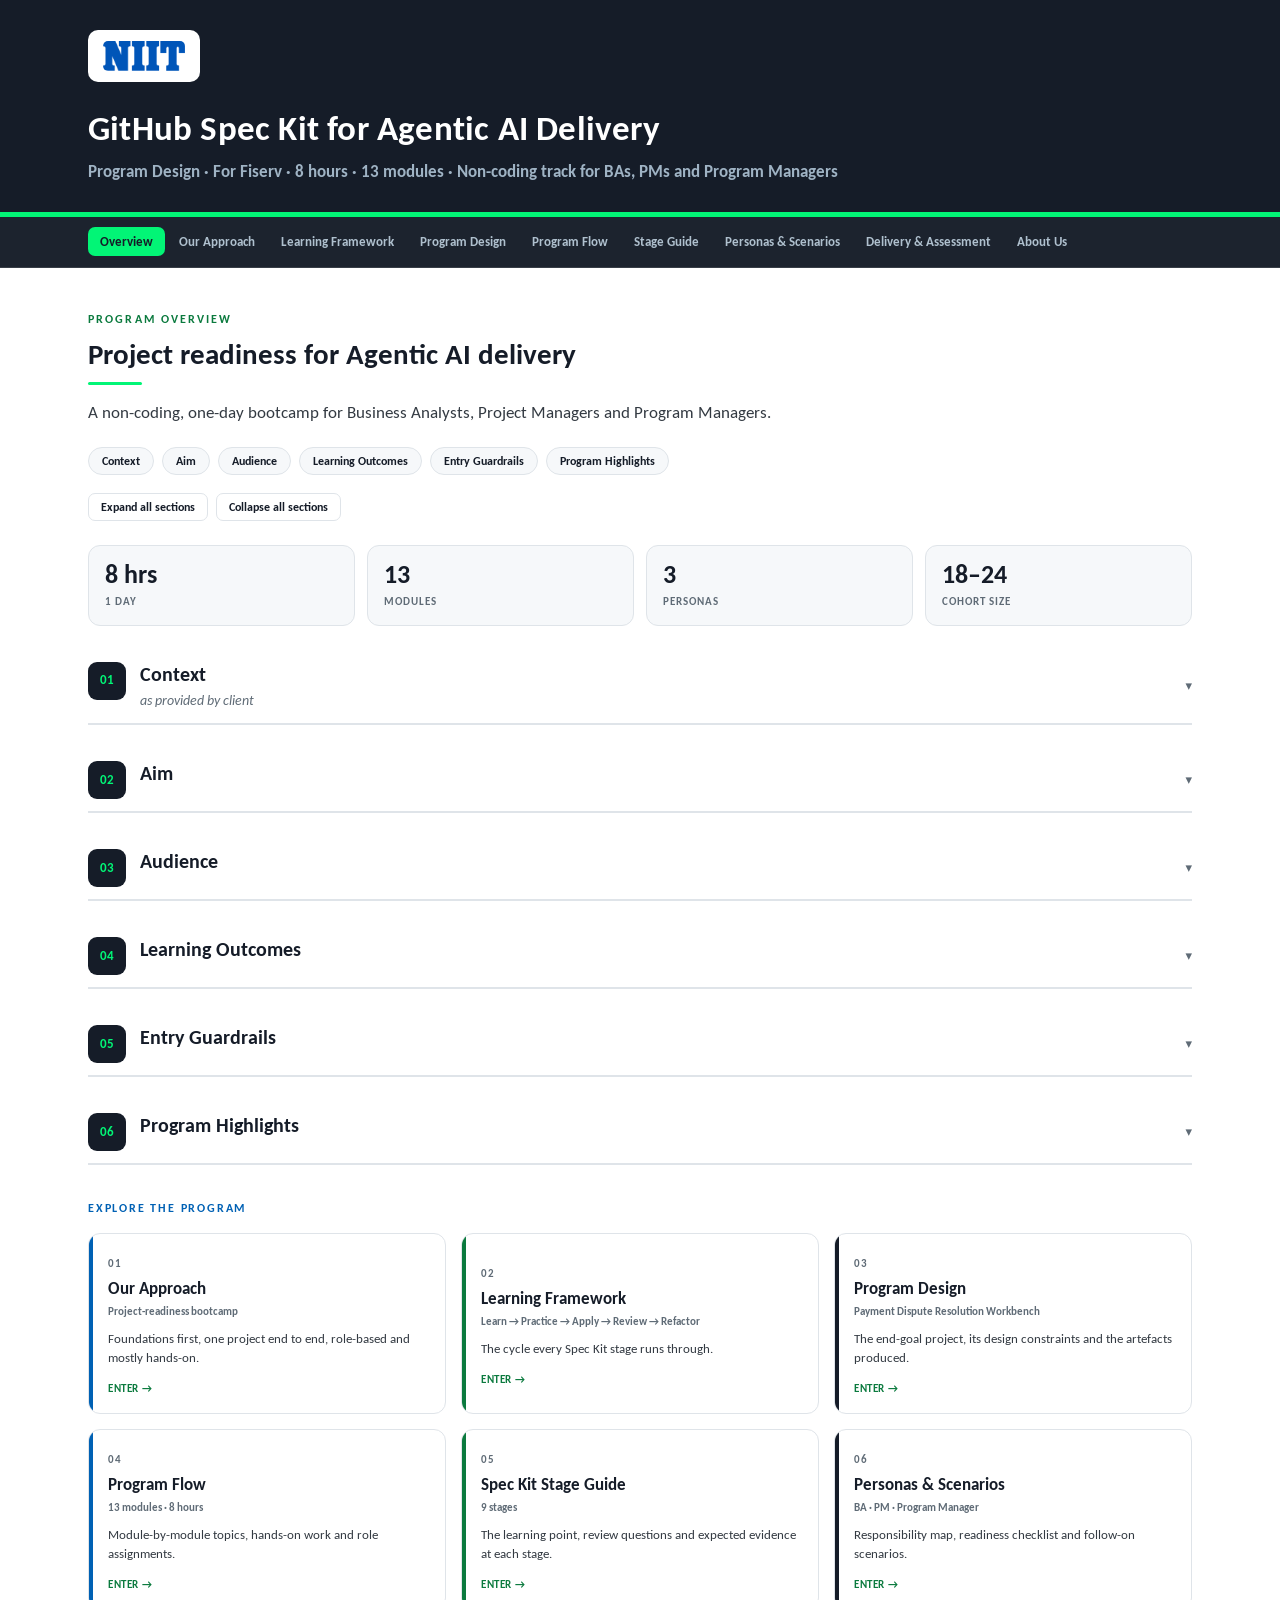
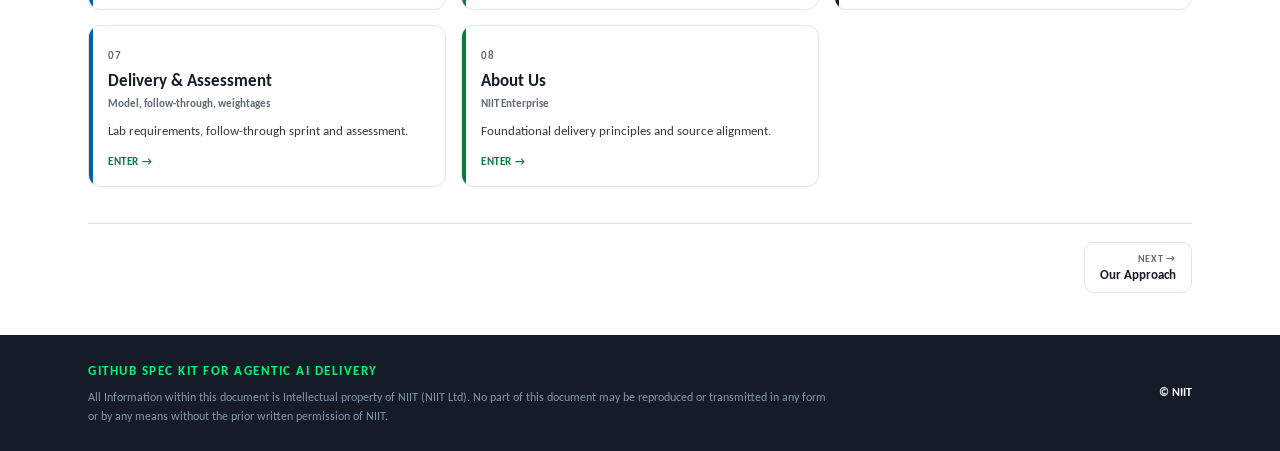
==== fiserv/index.html @ d5c61939 "Add files via upload" ====
<!DOCTYPE html>
<html lang="en">
<head>
<meta charset="UTF-8">
<meta name="viewport" content="width=device-width, initial-scale=1.0">
<title>GitHub Spec Kit for Agentic AI Delivery</title>
<style>
@font-face{font-family:'Carlito';font-style:normal;font-weight:400;font-display:swap;src:url([data-uri]) format('woff2')}
@font-face{font-family:'Carlito';font-style:normal;font-weight:700;font-display:swap;src:url([data-uri]) format('woff2')}
@font-face{font-family:'Carlito';font-style:italic;font-weight:400;font-display:swap;src:url([data-uri]) format('woff2')}

:root{
 --navy:#151C28; --navy-2:#26344A; --navy-3:#3C4E6B;
 --green:#02F576;          /* brand green — dark surfaces only */
 --green-t:#0B7A3E;        /* text green on white — 5.4:1 */
 --green-soft:#E8FBF0;
 --blue:#0061B4;           /* NIIT blue — 6.2:1 */
 --blue-soft:#E8F1FA;
 --ink:#15181C; --ink-2:#333A42; --muted:#5F6B76; --line:#DFE4E9; --line-2:#EFF2F5;
 --bg:#FFFFFF; --surface:#F6F8FA; --surface-2:#EAEFF4;
 --maxw:1160px;
}
*,*::before,*::after{box-sizing:border-box}
body{margin:0;background:var(--bg);color:var(--ink);
 font-family:'Carlito','Calibri','Segoe UI',system-ui,-apple-system,'Helvetica Neue',Arial,sans-serif;
 font-size:16px;line-height:1.6;-webkit-font-smoothing:antialiased}
.wrap{max-width:var(--maxw);margin:0 auto;padding:0 28px}
p{margin:0 0 12px} a{color:var(--green-t)}
h1,h2,h3,h4,h5,h6{margin:0}
.u{display:block;width:54px;height:3px;background:var(--green);border-radius:2px;margin-top:10px}

/* Masthead */
.mast{background:var(--navy);color:#fff;padding:30px 0 28px;border-bottom:5px solid var(--green)}
.mast-top{display:flex;justify-content:space-between;align-items:center;gap:18px;flex-wrap:wrap}
.logo-panel{background:#fff;border-radius:10px;display:inline-flex;align-items:center;justify-content:center;padding:11px 15px}
.logo-panel img{height:34px;width:auto;max-width:100%;display:block;border-radius:5px}
.mast h1{margin:26px 0 0;font-size:clamp(23px,3.3vw,35px);font-weight:800;letter-spacing:.2px;line-height:1.16}
.mast .sub{margin-top:9px;font-size:clamp(14px,1.6vw,16.5px);color:#9FB3C4;font-weight:600}

/* Nav */
.nav{position:sticky;top:0;z-index:60;background:rgba(21,28,40,.97);backdrop-filter:blur(8px);border-bottom:1px solid rgba(255,255,255,.12)}
.nav .wrap{display:flex;align-items:center;gap:2px;height:50px;overflow-x:auto;scrollbar-width:none}
.nav .wrap::-webkit-scrollbar{display:none}
.seg{font-family:inherit;font-size:12.5px;font-weight:600;color:#AFC0CE;background:none;border:none;padding:7px 12px;border-radius:7px;white-space:nowrap;cursor:pointer;transition:.15s}
.seg:hover{color:#fff;background:rgba(255,255,255,.09)}
.seg.on{color:var(--navy);background:var(--green);font-weight:800}

/* Views */
.view{display:none}
.view.active{display:block;animation:vin .28s ease}
@keyframes vin{from{opacity:0;transform:translateY(9px)}to{opacity:1;transform:none}}
section.view{padding:42px 0}
.backhome{display:inline-flex;align-items:center;gap:7px;font-size:12px;font-weight:700;color:var(--green-t);background:none;border:none;cursor:pointer;font-family:inherit;padding:0;margin-bottom:14px}
.backhome:hover{text-decoration:underline}
.kicker{font-size:12px;letter-spacing:2.1px;text-transform:uppercase;color:var(--green-t);font-weight:800;margin-bottom:8px}
h2.vh{font-size:clamp(22px,2.8vw,29px);line-height:1.2;color:var(--navy);font-weight:800}
.sec-intro{max-width:900px;color:var(--ink-2);font-size:16.5px;margin-top:14px}

/* chips */
.chipbar{display:flex;gap:8px;flex-wrap:wrap;margin:22px 0 4px}
.chip{font-family:inherit;font-size:12px;font-weight:600;color:var(--navy);background:var(--surface);border:1px solid var(--line);border-radius:100px;padding:6px 13px;cursor:pointer;transition:.15s}
.chip:hover{border-color:var(--blue);background:var(--surface-2)}

/* numbered block */
.sec{margin-top:36px;scroll-margin-top:64px}
summary.sec-head{display:flex;align-items:flex-start;gap:14px;padding-bottom:12px;border-bottom:2px solid var(--line);cursor:pointer;list-style:none;transition:.15s}
summary.sec-head::-webkit-details-marker{display:none}
summary.sec-head:hover{border-bottom-color:var(--green-t)}
summary.sec-head:hover .sec-tt h3{color:var(--green-t)}
summary.sec-head::after{content:"▾";margin-left:auto;align-self:center;color:var(--muted);font-size:13px;transition:transform .2s;flex:0 0 auto;padding-left:10px}
details.sec[open]>summary.sec-head::after{transform:rotate(180deg)}
.sec-num{flex:0 0 auto;width:38px;height:38px;border-radius:9px;background:var(--navy);color:var(--green);font-weight:800;font-size:13px;display:flex;align-items:center;justify-content:center;letter-spacing:.4px}
.sec-tt h3{font-size:20px;color:var(--navy);font-weight:800;line-height:1.2;transition:.15s}
.sec-tt .dek{font-size:13.5px;color:var(--muted);margin-top:4px;font-style:italic}
.sec-body{padding-top:16px}
.sec-body p{font-size:15.5px;color:var(--ink-2)}
h4.blk{font-size:16px;color:var(--navy);font-weight:700;margin:22px 0 8px}

/* expand / collapse all */
.xtools{display:flex;gap:8px;margin:18px 0 0}
.xbtn{font-family:inherit;font-size:11.5px;font-weight:700;color:var(--navy);background:#fff;border:1px solid var(--line);border-radius:7px;padding:6px 12px;cursor:pointer;transition:.15s}
.xbtn:hover{border-color:var(--green-t);color:var(--green-t);background:var(--green-soft)}

/* callouts */
.summary{background:var(--blue-soft);border-left:4px solid var(--blue);border-radius:0 10px 10px 0;padding:14px 18px;margin:16px 0;font-size:15px;color:var(--ink-2)}
.summary b{color:var(--navy)}
.callout{background:var(--green-soft);border-left:4px solid var(--green-t);border-radius:0 10px 10px 0;padding:14px 18px;margin:16px 0;font-size:14.5px;color:var(--ink-2)}
.callout b{color:var(--navy)}

/* tables */
.mtable{border:1px solid var(--line);border-radius:11px;overflow:hidden;margin:14px 0}
.tbl-scroll{overflow-x:auto}
table.grid{border-collapse:collapse;width:100%;font-size:13.8px;min-width:600px}
table.grid th,table.grid td{text-align:left;padding:11px 14px;vertical-align:top;border-top:1px solid var(--line)}
table.grid thead th{background:var(--navy);color:#fff;font-size:11px;letter-spacing:.6px;text-transform:uppercase;font-weight:700;border-top:none}
table.grid tbody tr:nth-child(even){background:var(--surface)}
table.grid td.num,table.grid th.num{text-align:center;white-space:nowrap}
.cell-strong{font-weight:700;color:var(--navy)}
.cap{font-size:12.5px;color:var(--muted);margin:8px 0 0}
tr.total-row td{background:var(--navy)!important;color:#fff!important;font-weight:700}
tr.total-row td .g{color:var(--green)}

/* lists */
ul.clean{list-style:none;margin:0;padding:0}
ul.clean li{position:relative;padding:6px 0 6px 22px;font-size:15px;color:var(--ink-2)}
ul.clean li::before{content:"";position:absolute;left:2px;top:14px;width:7px;height:7px;border-radius:2px;background:var(--green-t);transform:rotate(45deg)}
ul.clean.b li::before{background:var(--blue)}

/* pills */
.pill{display:inline-block;font-size:10.5px;font-weight:800;padding:3px 9px;border-radius:100px;letter-spacing:.4px;text-transform:uppercase;white-space:nowrap}
.pill.impart{background:var(--navy);color:var(--green)}
.pill.immerse{background:var(--blue);color:#fff}
.pill.introspect{background:var(--green-t);color:#fff}
.pill.tag{background:var(--surface-2);color:var(--navy-2)}

/* stage band + sessions (three-level disclosure) */
.stage{margin-top:26px;border:1px solid var(--line);border-radius:12px;overflow:hidden}
.stage-band{background:var(--navy);color:#fff;padding:15px 18px;display:flex;align-items:center;gap:14px;flex-wrap:wrap}
.stage-band .st-n{font-size:15.5px;font-weight:800;letter-spacing:.3px}
.stage-band .st-w{font-size:12px;color:#9FB3C4;font-weight:600}
.stage-band .st-m{margin-left:auto;display:flex;gap:8px;flex-wrap:wrap}
.stage-band .st-m span{font-size:11px;font-weight:800;background:var(--green);color:var(--navy);border-radius:6px;padding:4px 9px}
.stage-purpose{padding:12px 18px;background:var(--surface);border-bottom:1px solid var(--line);font-size:13.8px;color:var(--ink-2)}
details.sess{border-top:1px solid var(--line-2);background:#fff}
details.sess:first-of-type{border-top:none}
details.sess>summary{cursor:pointer;list-style:none;padding:13px 18px;display:flex;align-items:flex-start;gap:12px}
details.sess>summary::-webkit-details-marker{display:none}
details.sess>summary:hover{background:var(--surface)}
.s-no{flex:0 0 auto;width:26px;height:26px;border-radius:7px;background:var(--surface-2);color:var(--navy);font-weight:800;font-size:12px;display:flex;align-items:center;justify-content:center;margin-top:1px}
.s-mid{flex:1;min-width:0}
.s-ttl{font-size:14.8px;font-weight:700;color:var(--navy);line-height:1.3}
.s-meta{display:flex;gap:7px;flex-wrap:wrap;margin-top:6px;align-items:center}
.s-ca{font-size:11.5px;color:var(--muted);font-weight:600}
.s-right{flex:0 0 auto;display:flex;align-items:center;gap:10px;margin-top:1px}
.s-hrs{font-size:12px;font-weight:800;color:var(--navy);background:var(--green-soft);border:1px solid #BFEFD4;border-radius:6px;padding:3px 9px;white-space:nowrap}
.s-chev{color:var(--muted);font-size:12px;transition:.2s}
details.sess[open] .s-chev{transform:rotate(180deg)}
.s-body{padding:4px 18px 18px 56px;border-top:1px dashed var(--line)}
.s-grid{display:grid;grid-template-columns:150px 1fr;gap:10px 16px;margin-top:12px}
.s-k{font-size:10.5px;letter-spacing:.8px;text-transform:uppercase;font-weight:800;color:var(--blue);padding-top:3px}
.s-v{font-size:13.8px;color:var(--ink-2);line-height:1.55}
.s-v ol{margin:0;padding-left:18px}.s-v ol li{margin-bottom:3px}
@media(max-width:700px){.s-grid{grid-template-columns:1fr;gap:3px 0}.s-k{padding-top:9px}.s-body{padding-left:18px}}
.stage-total{padding:12px 18px;background:var(--surface-2);font-size:13px;font-weight:700;color:var(--navy);display:flex;justify-content:space-between;flex-wrap:wrap;gap:8px}

/* collapsible */
details.collap{border:1px solid var(--line);border-radius:10px;margin:12px 0;background:#fff;overflow:hidden}
details.collap>summary{cursor:pointer;list-style:none;padding:12px 16px;font-weight:700;font-size:13.8px;display:flex;align-items:center;gap:11px;color:var(--navy);background:var(--surface)}
details.collap>summary::-webkit-details-marker{display:none}
details.collap>summary .chev{margin-left:auto;color:var(--muted);font-size:12px;transition:.2s}
details.collap[open]>summary .chev{transform:rotate(180deg)}
details.collap>summary .tagi{font-size:9.5px;font-weight:800;letter-spacing:.7px;color:#fff;background:var(--blue);border-radius:5px;padding:3px 8px;text-transform:uppercase}
details.collap .body{padding:8px 16px 16px}

/* hub */
.hub-lead{margin-top:34px;font-size:12px;letter-spacing:1.8px;text-transform:uppercase;color:var(--blue);font-weight:800}
.hub{display:grid;grid-template-columns:repeat(3,1fr);gap:15px;margin-top:15px}
@media(max-width:860px){.hub{grid-template-columns:1fr 1fr}}
@media(max-width:540px){.hub{grid-template-columns:1fr}}
.hubcard{position:relative;text-align:left;font-family:inherit;background:#fff;border:1px solid var(--line);border-radius:12px;padding:20px 19px 17px;cursor:pointer;transition:.16s;overflow:hidden}
.hubcard::before{content:"";position:absolute;left:0;top:0;bottom:0;width:4px;background:var(--navy)}
.hubcard.g::before{background:var(--green-t)}
.hubcard.b::before{background:var(--blue)}
.hubcard:hover{border-color:var(--blue);box-shadow:0 12px 28px rgba(21,28,40,.13);transform:translateY(-3px)}
.hubcard .hn{font-size:11px;font-weight:800;color:var(--muted);letter-spacing:1.2px}
.hubcard h3{font-size:16.5px;color:var(--navy);margin:7px 0 6px;line-height:1.25}
.hubcard p{font-size:12.8px;color:var(--ink-2);margin:0 0 12px;line-height:1.5}
.hubcard .hsec{font-size:11px;color:var(--muted);font-weight:600;margin-bottom:11px}
.hubcard .hgo{font-size:11px;font-weight:800;color:var(--green-t);text-transform:uppercase;letter-spacing:.6px}

/* facts */
.facts{border:1px solid var(--line);border-radius:12px;overflow:hidden;margin-top:22px}
.facts .fr{display:grid;grid-template-columns:190px 1fr;border-top:1px solid var(--line)}
.facts .fr:first-child{border-top:none}
.facts .fk{background:var(--navy);color:var(--green);font-size:12px;font-weight:800;letter-spacing:.5px;text-transform:uppercase;padding:12px 15px;display:flex;align-items:center}
.facts .fv{padding:12px 16px;font-size:14.5px;color:var(--ink-2)}
@media(max-width:640px){.facts .fr{grid-template-columns:1fr}}

/* funnel */
.funnel{margin:22px 0 6px}
.fstep{position:relative;margin:0 auto 10px;border-radius:11px;padding:14px 18px;color:#fff;text-align:center}
.fstep .ft{font-size:14.5px;font-weight:800;letter-spacing:.3px}
.fstep .fd{font-size:12.5px;margin-top:4px;opacity:.92}
.fstep.l0{background:var(--navy-3);width:100%}
.fstep.l1{background:var(--blue);width:94%}
.fstep.l2{background:#12527F;width:86%}
.fstep.l3{background:#0E3F63;width:78%}
.fstep.l4{background:#1B2E3F;width:70%}
.fstep.l5{background:#17263A;width:62%}
.fstep.l6{background:#141F30;width:54%}
.fstep.l7{background:var(--navy);width:46%;border:2px solid var(--green)}
.fstep.l7 .ft{color:var(--green)}
.fside{background:var(--green-soft);border:1px dashed var(--green-t);border-radius:11px;padding:14px 18px;margin:10px 0 16px}
.fside .ft{font-size:13.5px;font-weight:800;color:var(--green-t)}
.fside .fd{font-size:12.8px;color:var(--ink-2);margin-top:4px}
@media(max-width:700px){.fstep{width:100%!important}}

/* prev-next */
.prevnext{display:flex;justify-content:space-between;gap:12px;margin-top:36px;padding-top:18px;border-top:1px solid var(--line)}
.pnbtn{font-family:inherit;font-size:12.5px;font-weight:700;color:var(--navy);background:#fff;border:1px solid var(--line);border-radius:10px;padding:10px 15px;cursor:pointer;transition:.15s;max-width:48%;text-align:left}
.pnbtn:hover{border-color:var(--blue);background:var(--surface)}
.pnbtn .pnl{display:block;font-size:9.5px;letter-spacing:.7px;text-transform:uppercase;color:var(--muted);margin-bottom:2px}
.pnbtn.next{margin-left:auto;text-align:right}
.pnbtn.ghost{visibility:hidden}

/* footer */
footer{background:var(--navy);color:#9FB3C4;padding:26px 0}
footer .wrap{display:flex;justify-content:space-between;gap:20px;flex-wrap:wrap;align-items:center}
footer .fb{font-size:12.5px;font-weight:800;letter-spacing:.12em;color:var(--green);margin-bottom:7px}
footer .ip{font-size:11.5px;line-height:1.6;max-width:740px;color:#8295A6}
footer .cr{font-size:12px;font-weight:600;color:#fff;white-space:nowrap}

@media print{
 .nav,.seg,.prevnext,.backhome,.chipbar,.hub,.hub-lead{display:none!important}
 .view{display:block!important}
 details.collap,details.sess{border-color:#ccc}
 details .chev,details .s-chev{display:none}
 details.collap .body,details.sess .s-body{display:block!important}
 section.view{padding:18px 0}
 .stage,.mtable,.sec,.fstep{break-inside:avoid}
}

.fig{margin:26px 0 0;border:1px solid var(--line);border-radius:12px;background:#fff;padding:18px;text-align:center}
.fig img{max-width:100%;height:auto;display:inline-block}

/* logo */
.logo-panel img{height:30px}
.client{font-size:11.5px;font-weight:800;letter-spacing:1.4px;text-transform:uppercase;color:var(--navy);background:var(--green);border-radius:6px;padding:6px 11px}
/* glance stats */
.stats{display:grid;grid-template-columns:repeat(4,1fr);gap:12px;margin-top:24px}
@media(max-width:760px){.stats{grid-template-columns:1fr 1fr}}
.stat{border:1px solid var(--line);border-radius:12px;padding:14px 16px;background:var(--surface)}
.stat .sv{font-size:26px;font-weight:800;color:var(--navy);line-height:1.1}
.stat .sl{font-size:11px;letter-spacing:1px;text-transform:uppercase;color:var(--muted);font-weight:700;margin-top:4px}
/* approach: transformative competencies */
.tc-head{margin-top:26px;background:var(--navy);color:#fff;border-radius:12px 12px 0 0;padding:16px 20px;font-size:clamp(16px,2vw,20px);font-weight:800;text-align:center;border-bottom:4px solid var(--green)}
.tc{display:grid;grid-template-columns:repeat(3,1fr);border:1px solid var(--line);border-top:none;border-radius:0 0 12px 12px;overflow:hidden}
@media(max-width:760px){.tc{grid-template-columns:1fr}}
.tc-card{padding:22px 20px 20px;border-left:1px solid var(--line);background:#fff}
.tc-card:first-child{border-left:none}
@media(max-width:760px){.tc-card{border-left:none;border-top:1px solid var(--line)}.tc-card:first-child{border-top:none}}
.tc-ico{width:64px;height:64px;border-radius:14px;background:var(--surface-2);display:flex;align-items:center;justify-content:center;margin-bottom:14px}
.tc-ico svg{width:36px;height:36px;stroke:var(--navy);fill:none;stroke-width:1.8;stroke-linecap:round;stroke-linejoin:round}
.tc-t{display:inline-block;font-size:17px;font-weight:800;color:#fff;background:var(--blue);border-radius:8px;padding:7px 14px;margin-bottom:12px}
.tc-card:nth-child(2) .tc-t{background:var(--navy)}
.tc-card:nth-child(3) .tc-t{background:var(--green-t)}
/* learning framework */
.lf{display:grid;grid-template-columns:1fr 34px 1fr 34px 1fr;align-items:stretch;margin-top:26px}
.lf-arrow{display:flex;align-items:center;justify-content:center;color:var(--muted);font-size:22px;font-weight:800}
@media(max-width:820px){.lf{grid-template-columns:1fr}.lf-arrow{transform:rotate(90deg);height:34px}}
.lf-card{border:1px solid var(--line);border-radius:12px;overflow:hidden;background:#fff;display:flex;flex-direction:column}
.lf-top{padding:16px 18px;color:#fff}
.lf-top .lt{font-size:20px;font-weight:800;letter-spacing:1.5px}
.lf-top .ls{font-size:12px;opacity:.85;font-weight:600;margin-top:2px}
.lf-card.impart .lf-top{background:var(--navy)} .lf-card.impart .lt{color:var(--green)}
.lf-card.immerse .lf-top{background:var(--blue)}
.lf-card.introspect .lf-top{background:var(--green-t)}
.lf-body{padding:14px 18px 16px;flex:1}
.lf-count{padding:11px 18px;background:var(--surface);border-top:1px solid var(--line);font-size:12.5px;font-weight:700;color:var(--navy)}
/* program total bar */
.ptotal{margin-top:26px;background:var(--navy);color:#fff;border-radius:12px;padding:16px 20px;display:flex;justify-content:space-between;align-items:center;flex-wrap:wrap;gap:10px;font-weight:800;letter-spacing:.3px}
.ptotal .g{color:var(--green);font-size:20px}
.s-hrs.na{background:var(--surface-2);border-color:var(--line);color:var(--muted)}

.pill.found{background:var(--navy);color:var(--green)}
.pill.build{background:var(--blue);color:#fff}
.pill.defend{background:var(--green-t);color:#fff}
.s-v ul{margin:0;padding-left:18px}.s-v ul li{margin-bottom:3px}
.brk{padding:10px 18px;background:var(--surface);border-top:1px solid var(--line-2);font-size:12.5px;font-weight:800;color:var(--muted);letter-spacing:.6px;text-transform:uppercase;text-align:center}
.princ{border:1px solid var(--line);border-radius:12px;padding:14px 18px;margin:12px 0;background:#fff}
.princ b{display:block;color:var(--navy);font-size:15px;margin-bottom:4px}
.princ p{margin:0;font-size:14.5px;color:var(--ink-2)}
.fig.wide{padding:12px}
</style>
</head>
<body>
<header class="mast"><div class="wrap"><div class="mast-top"><span class="logo-panel"><img src="[data-uri]" alt="NIIT"></span></div><h1>GitHub Spec Kit for Agentic AI Delivery</h1><div class="sub">Program Design · For Fiserv · 8 hours · 13 modules · Non-coding track for BAs, PMs and Program Managers</div></div></header>
<nav class="nav" id="segnav"><div class="wrap"><button class="seg" data-go="overview">Overview</button><button class="seg" data-go="approach">Our Approach</button><button class="seg" data-go="framework">Learning Framework</button><button class="seg" data-go="design">Program Design</button><button class="seg" data-go="flow">Program Flow</button><button class="seg" data-go="stages">Stage Guide</button><button class="seg" data-go="personas">Personas & Scenarios</button><button class="seg" data-go="delivery">Delivery & Assessment</button><button class="seg" data-go="about">About Us</button></div></nav>
<main>
<section class="view active" id="view-overview" data-view="overview"><div class="wrap"><div class="kicker">Program Overview</div><h2 class="vh">Project readiness for Agentic AI delivery<span class="u"></span></h2><p class="sec-intro">A non-coding, one-day bootcamp for Business Analysts, Project Managers and Program Managers.</p>
<div class="stats"><div class="stat"><div class="sv">8 hrs</div><div class="sl">1 day</div></div><div class="stat"><div class="sv">13</div><div class="sl">Modules</div></div><div class="stat"><div class="sv">3</div><div class="sl">Personas</div></div><div class="stat"><div class="sv">18–24</div><div class="sl">Cohort size</div></div></div><details class="sec" id="s-ctx"><summary class="sec-head"><div class="sec-num">01</div><div class="sec-tt"><h3>Context</h3><div class="dek">as provided by client</div></div></summary><div class="sec-body"><p>For Business Analysts, Project Managers and Program Managers, the challenge in Agentic AI is rarely writing code; it is controlling intent. Agentic systems can retrieve knowledge, invoke tools, make intermediate decisions and continue autonomously toward a goal. GitHub Spec Kit provides a structured process that keeps business intent and evidence ahead of implementation.</p><p>The program was designed as a six-hour, non-coding project-readiness bootcamp in a Fiserv-aligned payments domain. It is now extended to eight hours with a two-hour LLM Basics block at the start, so that participants understand how large language models and coding agents behave before they write the specifications those agents will act on.</p></div></details>
<details class="sec" id="s-aim"><summary class="sec-head"><div class="sec-num">02</div><div class="sec-tt"><h3>Aim</h3></div></summary><div class="sec-body"><p>To make Business Analysts, Project Managers and Program Managers ready to work on Agentic AI projects: grounded in how LLMs and coding agents behave, and able to own specification, clarification, planning governance, quality gates, delivery evidence and convergence with GitHub Spec Kit while a coding agent performs the implementation.</p></div></details>
<details class="sec" id="s-aud"><summary class="sec-head"><div class="sec-num">03</div><div class="sec-tt"><h3>Audience</h3></div></summary><div class="sec-body"><p>This program is designed for:</p><ul class="clean"><li><b>Business Analysts:</b> who shape business intent, write and challenge the specification, and own acceptance.</li><li><b>Project Managers:</b> who turn approved specifications into controlled delivery and own release evidence.</li><li><b>Program Managers:</b> who set reusable standards and governance across projects.</li></ul><div class="callout">It is a non-coding track. Participants are expected to become effective owners of the BA / PM / Program Manager layer of a Spec Kit project, not software developers.</div></div></details>
<details class="sec" id="s-lo"><summary class="sec-head"><div class="sec-num">04</div><div class="sec-tt"><h3>Learning Outcomes</h3></div></summary><div class="sec-body"><p>By the end of this program, participants will be able to:</p><ul class="clean"><li>Explain how LLMs and coding agents work, where they fail, and why agent-led delivery needs explicit, testable intent.</li><li>Use a project constitution and a business-first specification, with clarification as a formal quality step, to settle what is being built and why before planning.</li><li>Review a plan, requirements checklist, tasks and analysis output as delivery-quality gates without needing to code.</li><li>Supervise a coding-agent implementation and use convergence to confirm the build matches the specification.</li><li>Apply the workflow to a payments, merchant or financial-services scenario aligned to Fiserv's business domains.</li></ul></div></details>
<details class="sec" id="s-eg"><summary class="sec-head"><div class="sec-num">05</div><div class="sec-tt"><h3>Entry Guardrails</h3></div></summary><div class="sec-body"><p>Participants should have:</p><ul class="clean b"><li>Working experience as a Business Analyst, Project Manager or Program Manager on software or digital delivery projects.</li><li>Familiarity with requirements, acceptance criteria and delivery planning artefacts.</li><li>Basic familiarity with GitHub or a similar collaboration tool is helpful.</li><li>No coding skill and no prior experience with AI or LLMs is required.</li></ul></div></details>
<details class="sec" id="s-hl"><summary class="sec-head"><div class="sec-num">06</div><div class="sec-tt"><h3>Program Highlights</h3></div></summary><div class="sec-body"><div class="facts"><div class="fr"><div class="fk">Delivery Mode</div><div class="fv">In person or VILT with breakout teams</div></div><div class="fr"><div class="fk">Session Duration</div><div class="fv">8 hours, including one 15-minute break</div></div><div class="fr"><div class="fk">Session Days</div><div class="fv">1 day</div></div><div class="fr"><div class="fk">Cohort</div><div class="fv">18-24 participants in mixed BA / PM / Program Manager teams of 3-4</div></div><div class="fr"><div class="fk">Track</div><div class="fv">Non-coding</div></div></div></div></details>
<div class="hub-lead">Explore the program</div><div class="hub"><button class="hubcard b" data-go="approach"><span class="hn">01</span><h3>Our Approach</h3><div class="hsec">Project-readiness bootcamp</div><p>Foundations first, one project end to end, role-based and mostly hands-on.</p><span class="hgo">Enter →</span></button><button class="hubcard g" data-go="framework"><span class="hn">02</span><h3>Learning Framework</h3><div class="hsec">Learn → Practice → Apply → Review → Refactor</div><p>The cycle every Spec Kit stage runs through.</p><span class="hgo">Enter →</span></button><button class="hubcard " data-go="design"><span class="hn">03</span><h3>Program Design</h3><div class="hsec">Payment Dispute Resolution Workbench</div><p>The end-goal project, its design constraints and the artefacts produced.</p><span class="hgo">Enter →</span></button><button class="hubcard b" data-go="flow"><span class="hn">04</span><h3>Program Flow</h3><div class="hsec">13 modules · 8 hours</div><p>Module-by-module topics, hands-on work and role assignments.</p><span class="hgo">Enter →</span></button><button class="hubcard g" data-go="stages"><span class="hn">05</span><h3>Spec Kit Stage Guide</h3><div class="hsec">9 stages</div><p>The learning point, review questions and expected evidence at each stage.</p><span class="hgo">Enter →</span></button><button class="hubcard " data-go="personas"><span class="hn">06</span><h3>Personas & Scenarios</h3><div class="hsec">BA · PM · Program Manager</div><p>Responsibility map, readiness checklist and follow-on scenarios.</p><span class="hgo">Enter →</span></button><button class="hubcard b" data-go="delivery"><span class="hn">07</span><h3>Delivery & Assessment</h3><div class="hsec">Model, follow-through, weightages</div><p>Lab requirements, follow-through sprint and assessment.</p><span class="hgo">Enter →</span></button><button class="hubcard g" data-go="about"><span class="hn">08</span><h3>About Us</h3><div class="hsec">NIIT Enterprise</div><p>Foundational delivery principles and source alignment.</p><span class="hgo">Enter →</span></button></div></div></section>
<section class="view" id="view-approach" data-view="approach"><div class="wrap"><div class="kicker">Our Approach</div><h2 class="vh">A project-readiness bootcamp<span class="u"></span></h2><p class="sec-intro">The program is a project-readiness bootcamp, not a command demonstration:</p>
<ul class="clean" style="margin-top:18px"><li><b>Foundations first:</b> two hours on how LLMs and coding agents work, so participants know what the agent will do with their specification.</li><li><b>One project end to end:</b> teams take a fictional payments use case from business problem through every Spec Kit stage to a converged build.</li><li><b>Role-based:</b> BAs, PMs and Program Managers each own their layer of the work at every stage.</li><li><b>Mostly hands-on:</b> roughly 30% framing and facilitator demonstration, 55% guided team work and project building, and 15% review.</li></ul><figure class="fig"><img src="[data-uri]" alt="Transformative Competencies"></figure></div></section>
<section class="view" id="view-framework" data-view="framework"><div class="wrap"><div class="kicker">Our Learning Framework</div><h2 class="vh">Learn → Practice → Apply → Review → Refactor<span class="u"></span></h2><p class="sec-intro">Each stage runs the same cycle: a short input (Learn), guided work on the project (Practice and Apply), a review against a stated standard (Review), and a correction where the work falls short (Refactor).</p>
<figure class="fig"><img src="[data-uri]" alt="Learning framework cycle"></figure></div></section>
<section class="view" id="view-design" data-view="design"><div class="wrap"><div class="kicker">Program Design</div><h2 class="vh">One end-goal project, built stage by stage<span class="u"></span></h2><p class="sec-intro">Eight hours in one continuous flow: LLM foundations lead straight into a Spec Kit build of one end-goal project. Every module produces an artefact the next stage uses.</p>
<figure class="fig wide"><img src="[data-uri]" alt="Program flow M1 to M13"></figure><details class="sec" id="s-proj"><summary class="sec-head"><div class="sec-num">01</div><div class="sec-tt"><h3>End-Goal Project</h3></div></summary><div class="sec-body"><div class="summary"><b>Payment Dispute Resolution Workbench.</b> a fictional Fiserv-aligned internal workbench for payment operations. A payment-operations analyst needs a simple internal application that receives a disputed transaction, shows the transaction and merchant context, classifies the dispute reason, retrieves the relevant policy guidance, recommends the next action and records a human decision. It is a training scenario, not a description of an internal Fiserv system or process.</div></div></details>
<details class="sec" id="s-need"><summary class="sec-head"><div class="sec-num">02</div><div class="sec-tt"><h3>Business Need and SDD Design Constraints</h3></div></summary><div class="sec-body"><div class="mtable tbl-scroll"><table class="grid" style="min-width:600px"><thead><tr><th style="width:36%">Business Need</th><th>SDD Design Constraint</th></tr></thead><tbody><tr><td class="cell-strong">Reduce time spent triaging routine payment disputes.</td><td>The solution must help an analyst reach a defensible next action quickly.</td></tr><tr><td class="cell-strong">Support card / merchant / digital-payment context.</td><td>Use synthetic transaction, merchant and policy data; no real customer or card data.</td></tr><tr><td class="cell-strong">Avoid autonomous financial action.</td><td>The system can recommend and prepare a case, but a human approves any operational decision.</td></tr><tr><td class="cell-strong">Provide evidence.</td><td>Every recommendation must show the policy / data evidence used.</td></tr><tr><td class="cell-strong">Handle ambiguity safely.</td><td>If required evidence is missing or policy is unclear, route to manual review rather than invent an answer.</td></tr><tr><td class="cell-strong">Be measurable.</td><td>Success criteria must be measurable without depending on a specific programming language or framework.</td></tr></tbody></table></div></div></details>
<details class="sec" id="s-arts"><summary class="sec-head"><div class="sec-num">03</div><div class="sec-tt"><h3>Project Artefacts Produced</h3></div></summary><div class="sec-body"><ul class="clean"><li>LLM behaviour notes and an ambiguity list - what an agent would otherwise have to guess</li><li>constitution.md - payments-domain project principles and non-negotiables</li><li>spec.md - user scenarios, functional requirements, entities, assumptions and measurable success criteria</li><li>Clarified specification - ambiguity resolved before planning</li><li>plan.md - implementation approach reviewed by the PM / Program Manager</li><li>Requirements checklist - reviewer-owned quality gate</li><li>tasks.md - dependency-ordered delivery breakdown</li><li>Analysis report - conflicts and gaps reviewed before implementation</li><li>Working project - produced by the coding agent from the approved artefacts</li><li>Convergence result - evidence that the implementation matches the specification</li></ul></div></details>
</div></section>
<section class="view" id="view-flow" data-view="flow"><div class="wrap"><div class="kicker">Program Flow</div><h2 class="vh">Module-by-module design — 8 hours<span class="u"></span></h2><p class="sec-intro">Select any module to open its topics and hands-on work, including who leads at each step.</p>
<div class="summary" style="margin-top:20px"><b>Legend —</b> <span class="pill found">LLM Foundations</span> How LLMs and coding agents behave. &nbsp; <span class="pill build">Spec Kit Build</span> One project through every Spec Kit stage. &nbsp; <span class="pill defend">Defence</span> Role-based project defence and readiness.</div><details class="sec" id="s-f1"><summary class="sec-head"><div class="sec-num">A</div><div class="sec-tt"><h3>LLM Foundations</h3><div class="dek">120 min</div></div></summary><div class="sec-body"><div class="stage"><div class="stage-band"><div><div class="st-n">LLM FOUNDATIONS</div><div class="st-w">M1–M2</div></div><div class="st-m"><span>120 min</span><span>2 modules</span></div></div><div class="stage-purpose">How LLMs and coding agents work, so participants know what the agent will do with their specification.</div><details class="sess"><summary><span class="s-no">M1</span><span class="s-mid"><span class="s-ttl">How LLMs Work</span><span class="s-meta"><span class="pill found">LLM Foundations</span></span></span><span class="s-right"><span class="s-hrs">60 min</span><span class="s-chev">▾</span></span></summary><div class="s-body"><div class="s-grid"><div class="s-k">Topics Covered</div><div class="s-v"><ul><li>What a large language model is: a system trained to predict the next token from very large amounts of text</li><li>Tokens and the context window, and why long conversations drift</li><li>Why the same prompt gives different answers, and how models differ on speed, depth and cost</li><li>Where LLMs fail: hallucination, knowledge cut-off, and no view of your systems or data unless connected to them</li></ul></div><div class="s-k">Hands-on / Case Study</div><div class="s-v"><ul><li>Ask the same payments-dispute question several times and on two models in the AI assistant; record what changed and find one confident wrong answer</li><li>Roles: BA checks business accuracy, PM notes delivery risk, Program Manager notes the governance question</li></ul></div></div></div></details><details class="sess"><summary><span class="s-no">M2</span><span class="s-mid"><span class="s-ttl">From Prompts to Agents to Specifications</span><span class="s-meta"><span class="pill found">LLM Foundations</span></span></span><span class="s-right"><span class="s-hrs">60 min</span><span class="s-chev">▾</span></span></summary><div class="s-body"><div class="s-grid"><div class="s-k">Topics Covered</div><div class="s-v"><ul><li>Prompting basics: role, context, constraints and output format - and why prompts alone do not scale to delivery</li><li>Grounding in plain terms: giving the model approved policy text as evidence</li><li>Agents and coding agents: an LLM that can call tools, take actions and work through tasks</li><li>Why agents need explicit intent - guardrails, human approval and evidence - and how Spec-Driven Development provides it</li><li>Responsible use in financial services: synthetic data, no customer or card data, human accountability</li></ul></div><div class="s-k">Hands-on / Case Study</div><div class="s-v"><ul><li>Write a prompt for the dispute workbench three ways - vague, structured, and grounded with a policy excerpt - and compare the results</li><li>List what a coding agent would still have to guess: the gaps the specification must close</li></ul></div></div></div></details><div class="stage-total"><span>LLM Foundations total</span><span>120 min · 2 modules</span></div></div></div></details>
<details class="sec" id="s-f2"><summary class="sec-head"><div class="sec-num">B</div><div class="sec-tt"><h3>Spec Kit Build</h3><div class="dek">345 min</div></div></summary><div class="sec-body"><div class="stage"><div class="stage-band"><div><div class="st-n">SPEC KIT BUILD · PAYMENT DISPUTE RESOLUTION WORKBENCH</div><div class="st-w">M3–M13</div></div><div class="st-m"><span>345 min</span><span>11 modules</span></div></div><div class="stage-purpose">From orientation and constitution through specify, clarify, plan, checklist, tasks, analyze, implement and converge to project defence.</div><details class="sess"><summary><span class="s-no">M3</span><span class="s-mid"><span class="s-ttl">Orientation</span><span class="s-meta"><span class="pill build">Spec Kit Build</span></span></span><span class="s-right"><span class="s-hrs">20 min</span><span class="s-chev">▾</span></span></summary><div class="s-body"><div class="s-grid"><div class="s-k">Topics Covered</div><div class="s-v"><ul><li>SDD mindset, why specifications matter more when AI agents can act, and an overview of the full Spec Kit workflow</li></ul></div><div class="s-k">Hands-on / Case Study</div><div class="s-v"><ul><li>Compare a vague 'build an AI dispute agent' request with a specification-driven approach, using the ambiguity list from M2</li><li>Roles: BA - business ambiguity; PM - delivery ambiguity; Program Manager - governance ambiguity</li></ul></div></div></div></details><details class="sess"><summary><span class="s-no">M4</span><span class="s-mid"><span class="s-ttl">Constitution (/speckit-constitution)</span><span class="s-meta"><span class="pill build">Spec Kit Build</span></span></span><span class="s-right"><span class="s-hrs">25 min</span><span class="s-chev">▾</span></span></summary><div class="s-body"><div class="s-grid"><div class="s-k">Topics Covered</div><div class="s-v"><ul><li>Project principles and non-negotiables: security first, auditability, no autonomous movement of funds, synthetic training data, human accountability</li></ul></div><div class="s-k">Hands-on / Case Study</div><div class="s-v"><ul><li>Draft and review the project constitution for the payment dispute workbench</li><li>Roles: BA shapes policy intent, PM turns it into delivery constraints, Program Manager governs reusable principles</li></ul></div></div></div></details><details class="sess"><summary><span class="s-no">M5</span><span class="s-mid"><span class="s-ttl">Specify (/speckit-specify)</span><span class="s-meta"><span class="pill build">Spec Kit Build</span></span></span><span class="s-right"><span class="s-hrs">50 min</span><span class="s-chev">▾</span></span></summary><div class="s-body"><div class="s-grid"><div class="s-k">Topics Covered</div><div class="s-v"><ul><li>WHAT and WHY: actors, flows, functional requirements, measurable success criteria, assumptions and key entities</li></ul></div><div class="s-k">Hands-on / Case Study</div><div class="s-v"><ul><li>Write the feature description and review the generated spec; challenge vague requirements and remove implementation detail</li><li>Roles: BA leads; PM checks scope and testability; Program Manager checks strategic fit and policy consistency</li></ul></div></div></div></details><details class="sess"><summary><span class="s-no">M6</span><span class="s-mid"><span class="s-ttl">Clarify (/speckit-clarify)</span><span class="s-meta"><span class="pill build">Spec Kit Build</span></span></span><span class="s-right"><span class="s-hrs">25 min</span><span class="s-chev">▾</span></span></summary><div class="s-body"><div class="s-grid"><div class="s-k">Topics Covered</div><div class="s-v"><ul><li>Resolve high-impact ambiguity before planning: scope, permissions, privacy, user experience and exception decisions</li></ul></div><div class="s-k">Hands-on / Case Study</div><div class="s-v"><ul><li>Run targeted clarification on dispute categories, evidence availability, human approval and out-of-scope actions</li><li>Roles: BA owns answers, PM logs decision impact, Program Manager identifies policy decisions</li></ul></div></div></div></details><div class="brk">Break  ·  15 min</div><details class="sess"><summary><span class="s-no">M7</span><span class="s-mid"><span class="s-ttl">Plan (/speckit-plan)</span><span class="s-meta"><span class="pill build">Spec Kit Build</span></span></span><span class="s-right"><span class="s-hrs">35 min</span><span class="s-chev">▾</span></span></summary><div class="s-body"><div class="s-grid"><div class="s-k">Topics Covered</div><div class="s-v"><ul><li>Where HOW belongs: architecture, data model, interfaces and technical assumptions; non-technical roles learn to review, not author code</li></ul></div><div class="s-k">Hands-on / Case Study</div><div class="s-v"><ul><li>Review the proposed plan: does it preserve the constitution, business boundaries, evidence trail and operating constraints?</li><li>Roles: PM leads delivery review, BA validates business fidelity, Program Manager challenges enterprise fit</li></ul></div></div></div></details><details class="sess"><summary><span class="s-no">M8</span><span class="s-mid"><span class="s-ttl">Checklist (/speckit-checklist)</span><span class="s-meta"><span class="pill build">Spec Kit Build</span></span></span><span class="s-right"><span class="s-hrs">25 min</span><span class="s-chev">▾</span></span></summary><div class="s-body"><div class="s-grid"><div class="s-k">Topics Covered</div><div class="s-v"><ul><li>The requirements-quality checklist as a reviewer-owned gate: complete, clear, consistent and testable</li></ul></div><div class="s-k">Hands-on / Case Study</div><div class="s-v"><ul><li>Generate a custom checklist and review the specification like a formal readiness gate</li><li>Roles: BA leads requirement quality, PM owns the readiness gate, Program Manager sets the common review standard</li></ul></div></div></div></details><details class="sess"><summary><span class="s-no">M9</span><span class="s-mid"><span class="s-ttl">Tasks (/speckit-tasks)</span><span class="s-meta"><span class="pill build">Spec Kit Build</span></span></span><span class="s-right"><span class="s-hrs">30 min</span><span class="s-chev">▾</span></span></summary><div class="s-body"><div class="s-grid"><div class="s-k">Topics Covered</div><div class="s-v"><ul><li>Translating design into dependency-ordered work: setup, core feature, integration, evaluation and release work</li></ul></div><div class="s-k">Hands-on / Case Study</div><div class="s-v"><ul><li>Inspect tasks.md for dependencies, ownership, parallel work and missing non-functional or evidence tasks</li><li>Roles: PM leads; BA checks traceability to requirements; Program Manager looks for reusable or shared work</li></ul></div></div></div></details><details class="sess"><summary><span class="s-no">M10</span><span class="s-mid"><span class="s-ttl">Analyze (/speckit-analyze)</span><span class="s-meta"><span class="pill build">Spec Kit Build</span></span></span><span class="s-right"><span class="s-hrs">25 min</span><span class="s-chev">▾</span></span></summary><div class="s-body"><div class="s-grid"><div class="s-k">Topics Covered</div><div class="s-v"><ul><li>Cross-artefact consistency across spec, plan and tasks; finding omissions before code is generated</li></ul></div><div class="s-k">Hands-on / Case Study</div><div class="s-v"><ul><li>Review the analysis report and fix one deliberate inconsistency inserted by the facilitator</li><li>Roles: BA fixes the requirement source, PM resolves the delivery gap, Program Manager checks governance consistency</li></ul></div></div></div></details><details class="sess"><summary><span class="s-no">M11</span><span class="s-mid"><span class="s-ttl">Implement (/speckit-implement)</span><span class="s-meta"><span class="pill build">Spec Kit Build</span></span></span><span class="s-right"><span class="s-hrs">60 min</span><span class="s-chev">▾</span></span></summary><div class="s-body"><div class="s-grid"><div class="s-k">Topics Covered</div><div class="s-v"><ul><li>The coding agent executes the tasks; the focus is controlled implementation from approved artefacts, not code syntax</li></ul></div><div class="s-k">Hands-on / Case Study</div><div class="s-v"><ul><li>Run implementation in phases; inspect progress, verify acceptance evidence and stop if the build deviates from the specification</li><li>Roles: BA validates behaviour, PM controls execution and evidence, Program Manager observes standards and risks</li></ul></div></div></div></details><details class="sess"><summary><span class="s-no">M12</span><span class="s-mid"><span class="s-ttl">Converge (/speckit-converge)</span><span class="s-meta"><span class="pill build">Spec Kit Build</span></span></span><span class="s-right"><span class="s-hrs">25 min</span><span class="s-chev">▾</span></span></summary><div class="s-body"><div class="s-grid"><div class="s-k">Topics Covered</div><div class="s-v"><ul><li>Verifying the implementation against spec, plan and tasks, and generating missing work until converged</li></ul></div><div class="s-k">Hands-on / Case Study</div><div class="s-v"><ul><li>Run convergence, inspect gaps, execute the follow-up tasks and re-converge</li><li>Roles: BA signs behaviour, PM signs completion evidence, Program Manager validates project governance</li></ul></div></div></div></details><details class="sess"><summary><span class="s-no">M13</span><span class="s-mid"><span class="s-ttl">Project Defence and Readiness</span><span class="s-meta"><span class="pill defend">Defence</span></span></span><span class="s-right"><span class="s-hrs">25 min</span><span class="s-chev">▾</span></span></summary><div class="s-body"><div class="s-grid"><div class="s-k">Topics Covered</div><div class="s-v"><ul><li>Role-based defence, project handover, and how to use the same process on a live Fiserv project</li></ul></div><div class="s-k">Hands-on / Case Study</div><div class="s-v"><ul><li>Each team presents the business intent, major clarifications, release evidence, risks and next steps for production</li><li>Each persona is reviewed against its project role</li></ul></div></div></div></details><div class="stage-total"><span>Spec Kit Build total</span><span>345 min · 11 modules</span></div></div></div></details>
<div class="ptotal"><span>TOTAL DURATION (INCL. 15-MIN BREAK)</span><span class="g">8 hrs</span></div></div></section>
<section class="view" id="view-stages" data-view="stages"><div class="wrap"><div class="kicker">Spec Kit Stage Guide</div><h2 class="vh">What participants must understand at each stage<span class="u"></span></h2><p class="sec-intro">The learning point, the non-technical review questions and the evidence expected at each Spec Kit stage.</p>
<div style="margin-top:22px"><div class="mtable tbl-scroll"><table class="grid" style="min-width:900px"><thead><tr><th style="width:13%">Stage</th><th style="width:29%">Deep Learning Point</th><th style="width:36%">Non-Technical Review Questions</th><th>Expected Evidence</th></tr></thead><tbody><tr><td class="cell-strong">Constitution</td><td>A constitution is a persistent project governance layer, not a feature requirement.</td><td>Which principles must every feature obey? What can never be delegated to an agent? What evidence is mandatory?</td><td>Approved project principles and gates</td></tr><tr><td class="cell-strong">Specify</td><td>The specification is business-facing. It should explain WHAT users need and WHY, and keep technology choices out.</td><td>Are user journeys clear? Are requirements testable? Are success criteria measurable and user-focused?</td><td>Business-ready spec</td></tr><tr><td class="cell-strong">Clarify</td><td>Ambiguity is delivery risk. Important uncertainties should be resolved before architecture and task planning.</td><td>Which unresolved choice materially changes scope, privacy, permissions or user experience?</td><td>Decision log embedded in spec</td></tr><tr><td class="cell-strong">Plan</td><td>Implementation detail belongs here, after business intent is stable.</td><td>Does the plan honour the constitution and spec? Are data, integration, security, evidence and operational needs addressed?</td><td>Review comments / accepted plan</td></tr><tr><td class="cell-strong">Checklist</td><td>The checklist tests requirements quality, not software completion.</td><td>Is the specification complete, consistent and testable enough to authorise task breakdown?</td><td>Reviewer-owned checklist</td></tr><tr><td class="cell-strong">Tasks</td><td>Tasks should be actionable, ordered and traceable to intended user value.</td><td>Can teams see dependencies? Are evaluation, data readiness, guardrails and handover tasks present?</td><td>Delivery-ready tasks.md</td></tr><tr><td class="cell-strong">Analyze</td><td>Read-only analysis catches mismatch across documents before expensive implementation.</td><td>Do spec, plan and tasks contradict one another? Which source artefact must be fixed?</td><td>No critical consistency gaps</td></tr><tr><td class="cell-strong">Implement</td><td>Implementation is delegated; acceptance ownership is not.</td><td>Is the agent following approved tasks? What evidence shows the behaviour matches the spec?</td><td>Working increments and task completion</td></tr><tr><td class="cell-strong">Converge</td><td>Completion means implementation agrees with the approved artefacts, not merely that code runs.</td><td>What remains missing against the spec? Does evidence justify 'done'?</td><td>Converged result</td></tr></tbody></table></div></div></div></section>
<section class="view" id="view-personas" data-view="personas"><div class="wrap"><div class="kicker">Personas & Scenarios</div><h2 class="vh">One workflow, three owners<span class="u"></span></h2><p class="sec-intro">BA owns business truth and acceptance · PM owns delivery evidence and release control · Program Manager owns standards, governance and scale.</p>
<figure class="fig wide"><img src="[data-uri]" alt="Spec Kit responsibility map"></figure><details class="sec" id="s-pm"><summary class="sec-head"><div class="sec-num">01</div><div class="sec-tt"><h3>Persona Responsibility Mapping</h3></div></summary><div class="sec-body"><div class="mtable tbl-scroll"><table class="grid" style="min-width:800px"><thead><tr><th style="width:16%">Persona</th><th style="width:46%">Must Be Able To Do After the Program</th><th>Deployment-Ready Artefacts</th></tr></thead><tbody><tr><td class="cell-strong">Business Analyst</td><td>Frame the business outcome, write and challenge /speckit-specify input, own clarification, make requirements measurable, create business acceptance criteria, validate implemented behaviour against the spec.</td><td>Problem frame, feature spec, clarification decisions, requirements checklist, UAT / acceptance evidence</td></tr><tr><td class="cell-strong">Project Manager</td><td>Turn approved specifications into controlled delivery, review plan and tasks, manage dependencies, risks and changes, use checklist/analyze as gates, control implementation progress and convergence evidence.</td><td>Delivery baseline, dependency map, quality gates, RAID decisions, tasks traceability, release / convergence evidence</td></tr><tr><td class="cell-strong">Program Manager</td><td>Define reusable constitution principles and SDD standards across projects, govern exceptions, identify shared platform/data dependencies, set common evidence thresholds, review portfolio readiness and scale.</td><td>SDD governance standard, reusable constitution policy, portfolio dependency view, readiness / evidence standard, executive project status</td></tr></tbody></table></div></div></details>
<details class="sec" id="s-sc"><summary class="sec-head"><div class="sec-num">02</div><div class="sec-tt"><h3>Fiserv-Aligned Scenario Variations</h3><div class="dek">for follow-on practice</div></div></summary><div class="sec-body"><div class="mtable tbl-scroll"><table class="grid" style="min-width:800px"><thead><tr><th style="width:22%">Scenario</th><th style="width:36%">Business Challenge</th><th>What SDD Forces the Team to Make Explicit</th></tr></thead><tbody><tr><td class="cell-strong">Merchant Onboarding</td><td>Speed up onboarding while ensuring required evidence, eligibility rules and exception handling.</td><td>Actors, required evidence, approval rules, incomplete application handling, audit trail and measurable onboarding outcome.</td></tr><tr><td class="cell-strong">Fraud / Risk Case Triage</td><td>Help operations teams summarise signals and recommend investigation priority.</td><td>Permitted data, recommendation vs decision boundary, false-positive tolerance, human approval and evidence.</td></tr><tr><td class="cell-strong">Digital Payment Exception</td><td>Identify why a payment failed or is delayed and recommend the next operational step.</td><td>Transaction states, error categories, data sources, safe actions, SLA and escalation.</td></tr><tr><td class="cell-strong">Card / Account Service Request</td><td>Route and prepare a service case using customer/account context.</td><td>Authentication/authorisation assumptions, restricted actions, PII handling, handoff and acceptance criteria.</td></tr><tr><td class="cell-strong">Merchant Support Knowledge Assistant</td><td>Answer operational questions from approved policy and product documents.</td><td>Source precedence, freshness, unsupported-answer behaviour, retrieval evidence and measurable answer quality.</td></tr></tbody></table></div></div></details>
<details class="sec" id="s-rc"><summary class="sec-head"><div class="sec-num">03</div><div class="sec-tt"><h3>Project Deployment Readiness Checklist</h3></div></summary><div class="sec-body"><ul class="clean"><li>Can explain how LLMs and coding agents behave, and why that makes explicit specifications necessary.</li><li>Can explain the full production Spec Kit path and why each quality gate exists.</li><li>Can distinguish business specification from technical planning.</li><li>Can identify ambiguity that must be resolved before implementation.</li><li>Can review generated requirements for testability and measurable business outcomes.</li><li>Can interpret plan.md and tasks.md sufficiently to challenge scope, dependencies and evidence.</li><li>Can use a checklist as a requirements-quality review artefact rather than a project completion tracker.</li><li>Can use analyze output to fix the correct source artefact.</li><li>Can supervise a coding-agent implementation without drifting into unapproved scope.</li><li>Can use convergence as acceptance evidence rather than assuming 'the demo works' means 'done'.</li><li>Can apply the workflow to a new payment, merchant or banking operations scenario.</li></ul></div></details>
</div></section>
<section class="view" id="view-delivery" data-view="delivery"><div class="wrap"><div class="kicker">Delivery & Assessment</div><h2 class="vh">How the program is delivered and assessed<span class="u"></span></h2><p class="sec-intro">Format, lab set-up, the follow-through sprint and the formative review weightages.</p>
<details class="sec" id="s-dm"><summary class="sec-head"><div class="sec-num">01</div><div class="sec-tt"><h3>Delivery Model & Lab Requirements</h3></div></summary><div class="sec-body"><div class="mtable tbl-scroll"><table class="grid" style="min-width:600px"><thead><tr><th style="width:22%">Element</th><th>Recommendation</th></tr></thead><tbody><tr><td class="cell-strong">Format</td><td>Instructor-led, highly facilitated workshop, ideally in person or VILT with breakout teams.</td></tr><tr><td class="cell-strong">Cohort Size</td><td>18-24 participants recommended, mixed BA / PM / Program Manager teams of 3-4.</td></tr><tr><td class="cell-strong">Coding Expectation</td><td>No coding skill required. Facilitator or coding agent handles environment setup and implementation.</td></tr><tr><td class="cell-strong">Participant Tools</td><td>GitHub access, supported AI coding agent / GitHub Copilot setup (also used for the LLM Basics exercises), browser, PowerPoint/Excel/Whiteboard.</td></tr><tr><td class="cell-strong">Project Repository</td><td>Pre-initialised training repository with GitHub Spec Kit installed and a clean starting branch per team.</td></tr><tr><td class="cell-strong">Data</td><td>Synthetic transactions, merchants, policies and dispute records only.</td></tr><tr><td class="cell-strong">Facilitation</td><td>Lead SDD / Agentic AI architect + delivery SME, roaming support during project build.</td></tr><tr><td class="cell-strong">Fallback</td><td>Pre-recorded implementation and convergence checkpoints in case model, network or tool access fails.</td></tr></tbody></table></div></div></details>
<details class="sec" id="s-ft"><summary class="sec-head"><div class="sec-num">02</div><div class="sec-tt"><h3>Recommended Follow-Through</h3><div class="dek">2-week application sprint</div></div></summary><div class="sec-body"><div class="summary"><b>Production deployment bridge:</b> Eight hours can create project readiness, but enterprise deployment should be reinforced through one mentored live-project cycle. We recommend a 2-week application sprint in which participants apply Spec Kit to a small real project slice under architect / SME review.</div><div class="mtable tbl-scroll"><table class="grid" style="min-width:600px"><thead><tr><th style="width:12%">Week</th><th>Workplace Application</th><th style="width:26%">Evidence</th></tr></thead><tbody><tr><td class="cell-strong">Week 1</td><td>Select one bounded feature, establish / reuse constitution, specify, clarify, plan, checklist, tasks, analyze.</td><td>Reviewed SDD artefact pack</td></tr><tr><td class="cell-strong">Week 2</td><td>Coding agent implementation, daily evidence review, convergence, business acceptance, retrospective.</td><td>Converged feature and readiness sign-off</td></tr></tbody></table></div></div></details>
<details class="sec" id="s-wt"><summary class="sec-head"><div class="sec-num">03</div><div class="sec-tt"><h3>Program Weightages</h3></div></summary><div class="sec-body"><p>Formative review across the project build:</p><div class="mtable tbl-scroll"><table class="grid"><thead><tr><th class="num">#</th><th>Parameter</th><th class="num">Weightage</th></tr></thead><tbody><tr><td class="num">1</td><td class="cell-strong">Specification Quality (spec.md and clarifications)</td><td class="num">30%</td></tr><tr><td class="num">2</td><td class="cell-strong">Delivery Control (plan review, checklist, tasks and analysis)</td><td class="num">25%</td></tr><tr><td class="num">3</td><td class="cell-strong">Role Execution (persona behaviour during the build)</td><td class="num">20%</td></tr><tr><td class="num">4</td><td class="cell-strong">Project Outcome (working project and convergence)</td><td class="num">15%</td></tr><tr><td class="num">5</td><td class="cell-strong">Project Defence (final presentation)</td><td class="num">10%</td></tr><tr class="total-row"><td></td><td>Total</td><td class="num"><span class="g">100%</span></td></tr></tbody></table></div><div class="callout">Recommended pass threshold: 70% overall, with no critical failure in specification quality or project governance. Participants below the threshold complete a supervised rework of the project artefacts before being assigned as independent SDD role owners.</div></div></details>
</div></section>
<section class="view" id="view-about" data-view="about"><div class="wrap"><div class="kicker">About Us</div><h2 class="vh">NIIT Enterprise<span class="u"></span></h2><p class="sec-intro">How we deliver, and what this design is based on.</p>
<details class="sec" id="s-pr"><summary class="sec-head"><div class="sec-num">01</div><div class="sec-tt"><h3>Foundational Delivery Principles</h3></div></summary><div class="sec-body"><p>To maintain consistency, protect intellectual property, and ensure accountability for outcomes, NIIT Enterprise follows the principles outlined below in every engagement. These are foundational to our approach, and we recommend confirming mutual agreement on these points before progressing to program design or delivery.</p><div class="princ"><b>Practitioner-led Delivery</b><p>Programs are facilitated by seasoned industry professionals with proven expertise. We take full accountability for selecting the right mentors for each program. Key mentors will be introduced in a discussion format to provide context and alignment. Formal evaluations akin to job interviews are not part of the engagement, as this is not a staff augmentation exercise. Our model is outcome-driven — we take end-to-end responsibility for delivering the intended learning and capability-building outcomes.</p></div><div class="princ"><b>Platform, Confidentiality &amp; Intellectual Property</b><p>Virtual sessions are delivered via NIIT Enterprise-hosted Zoom/Teams links to ensure secure execution, seamless administration, and access to engagement analytics; in-person sessions follow the same confidentiality standards. This approach is essential to protect mentor confidentiality, safeguard proprietary content, and maintain compliance with intellectual property standards. Recordings are managed and shared strictly in line with NIIT Enterprise standard processes.</p></div><div class="princ"><b>Engagement Analytics &amp; Reporting</b><p>Reports, trackers, and communications follow NIIT Enterprise standard formats and templates for consistency and clarity. Engagement metrics and attendance integrity are tracked through our platform and shared as per the agreed reporting cadence.</p></div><div class="princ"><b>Scope &amp; Change Management</b><p>Delivery will adhere to the mutually agreed scope of work. Any modifications, extensions, or additions can be considered through a structured change process agreed by both parties.</p></div><div class="princ"><b>Learner Experience &amp; Admin Support</b><p>Breakout orchestration, polls, reflections, and session monitoring are managed in real time by NIIT Enterprise dedicated program team to ensure a seamless and impactful learner experience.</p></div><div class="princ"><b>Compliance &amp; Data Protection</b><p>All delivery practices are designed to safeguard mentor confidentiality and protect learner data. Hosting or storage outside the NIIT Enterprise environment is not aligned with our compliance standards.</p></div><div class="princ"><b>Commitment to Outcomes</b><p>Our approach emphasizes building business-aligned talent capabilities, ensuring participants are equipped with skills and mindsets that directly support enterprise goals.</p></div></div></details>
<details class="sec" id="s-src"><summary class="sec-head"><div class="sec-num">02</div><div class="sec-tt"><h3>Source Alignment</h3></div></summary><div class="sec-body"><p>This design is based on the current GitHub Spec Kit documentation and command flow available in October 2026. The project scenarios are aligned to public Fiserv business domains such as payments, merchant acquiring, digital banking, issuing and fraud/risk; they are fictional training scenarios and should not be interpreted as descriptions of internal Fiserv processes.</p><ul class="clean b"><li>GitHub Spec Kit - github.com/github/spec-kit and github.github.com/spec-kit/</li><li>Fiserv public business and developer documentation - fiserv.com and developer.fiserv.com</li></ul></div></details>
<details class="sec" id="s-ab"><summary class="sec-head"><div class="sec-num">03</div><div class="sec-tt"><h3>About NIIT Enterprise</h3></div></summary><div class="sec-body"><p>NIIT Enterprise is NIIT's enterprise capability transformation business, combining advisory, role-based tech skilling, OEM-certified training, formative review, and scaled delivery into one integrated outcome-led platform. It builds four core capabilities for enterprises: modern engineering (Full-stack, DevOps, SRE, and platform ownership enabling end-to-end engineering excellence), data and AI (data-to-decision systems and production-grade AI deployment), architecture and leadership (developing architects, technology leaders, and transformation owners with system-level thinking), and execution excellence at scale (strengthening project and program management through certifications and delivery governance). The portfolio spans the full talent lifecycle, from campus hiring through senior leadership transformation, organized by business role and career stage, and measured by workforce outcomes rather than training hours.</p></div></details>
</div></section>
</main>
<footer><div class="wrap"><div><div class="fb">GITHUB SPEC KIT FOR AGENTIC AI DELIVERY</div><div class="ip">All Information within this document is Intellectual property of NIIT (NIIT Ltd). No part of this document may be reproduced or transmitted in any form or by any means without the prior written permission of NIIT.</div></div><div class="cr">&copy; NIIT</div></div></footer>
<script>
var VIEWS=[{id:'overview',label:'Overview'},{id:'approach',label:'Our Approach'},{id:'framework',label:'Learning Framework'},{id:'design',label:'Program Design'},{id:'flow',label:'Program Flow'},{id:'stages',label:'Stage Guide'},{id:'personas',label:'Personas & Scenarios'},{id:'delivery',label:'Delivery & Assessment'},{id:'about',label:'About Us'}];
var segs=document.querySelectorAll('#segnav .seg');

VIEWS.forEach(function(v,i){
  var el=document.getElementById('view-'+v.id); if(!el)return;
  var wrap=el.querySelector('.wrap');
  if(v.id!=='overview'){
    var back=document.createElement('button');
    back.className='backhome'; back.innerHTML='&larr; Back to overview';
    back.addEventListener('click',function(){go('overview');});
    wrap.insertBefore(back,wrap.firstChild);
  }
  var secs=el.querySelectorAll('.sec');
  if(secs.length>1){
    var bar=document.createElement('div'); bar.className='chipbar';
    secs.forEach(function(s){
      var t=s.querySelector('.sec-tt h3'); if(!t)return;
      var c=document.createElement('button'); c.className='chip'; c.textContent=t.textContent.trim();
      c.addEventListener('click',function(){
        if(s.tagName==='DETAILS')s.open=true;
        var y=s.getBoundingClientRect().top+window.pageYOffset-62;window.scrollTo({top:y,behavior:'smooth'});
      });
      bar.appendChild(c);
    });
    var intro=el.querySelector('.sec-intro');
    if(intro&&intro.parentNode)intro.parentNode.insertBefore(bar,intro.nextSibling);
    /* expand / collapse all */
    var xt=document.createElement('div'); xt.className='xtools';
    var ex=document.createElement('button'); ex.className='xbtn'; ex.textContent='Expand all sections';
    var co=document.createElement('button'); co.className='xbtn'; co.textContent='Collapse all sections';
    ex.addEventListener('click',function(){el.querySelectorAll('details.sec').forEach(function(d){d.open=true;});});
    co.addEventListener('click',function(){el.querySelectorAll('details.sec').forEach(function(d){d.open=false;});});
    xt.appendChild(ex); xt.appendChild(co);
    bar.parentNode.insertBefore(xt,bar.nextSibling);
  }
  var pn=document.createElement('div'); pn.className='prevnext';
  var prev=VIEWS[i-1],next=VIEWS[i+1];
  var pb=document.createElement('button');
  if(prev){pb.className='pnbtn prev';pb.innerHTML='<span class="pnl">&larr; Previous</span>'+prev.label;pb.addEventListener('click',function(){go(prev.id);});}
  else{pb.className='pnbtn prev ghost';pb.textContent='.';}
  var nb=document.createElement('button');
  if(next){nb.className='pnbtn next';nb.innerHTML='<span class="pnl">Next &rarr;</span>'+next.label;nb.addEventListener('click',function(){go(next.id);});}
  else{nb.className='pnbtn next ghost';nb.textContent='.';}
  pn.appendChild(pb);pn.appendChild(nb);wrap.appendChild(pn);
});

function go(id,noScroll){
  if(!document.getElementById('view-'+id))id='overview';
  VIEWS.forEach(function(v){var el=document.getElementById('view-'+v.id);if(el)el.classList.toggle('active',v.id===id);});
  segs.forEach(function(s){s.classList.toggle('on',s.getAttribute('data-go')===id);});
  if(history.replaceState)history.replaceState(null,'',(id==='overview')?location.pathname:'#'+id);
  if(!noScroll)window.scrollTo({top:0,behavior:'auto'});
}
document.querySelectorAll('[data-go]').forEach(function(b){
  b.addEventListener('click',function(){go(b.getAttribute('data-go'));});
});
window.addEventListener('hashchange',function(){go((location.hash||'#overview').slice(1),false);});
/* printing: force every collapsible open, then restore */
window.addEventListener('beforeprint',function(){
  document.querySelectorAll('details').forEach(function(d){d.dataset.wasOpen=d.open?'1':'0';d.open=true;});
});
window.addEventListener('afterprint',function(){
  document.querySelectorAll('details').forEach(function(d){if(d.dataset.wasOpen==='0')d.open=false;});
});
go((location.hash||'#overview').slice(1),true);
</script>
</body>
</html>
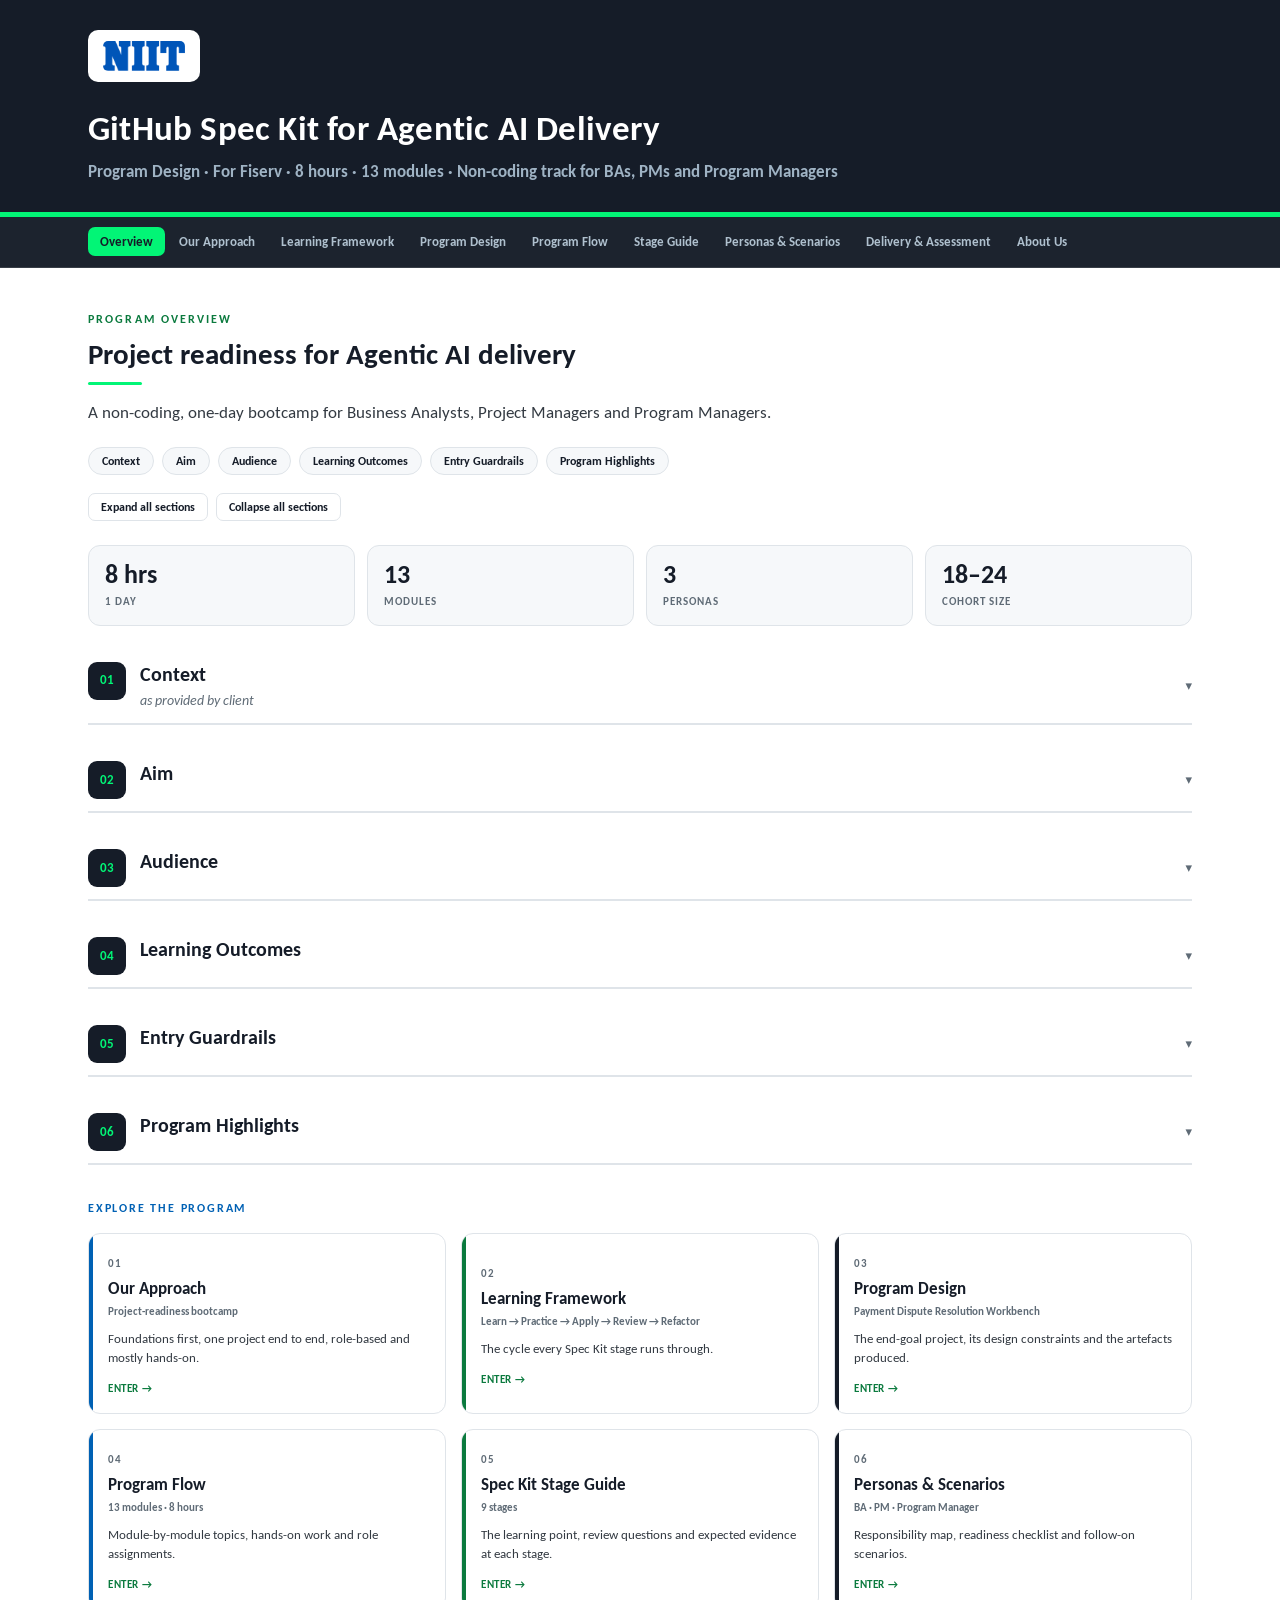
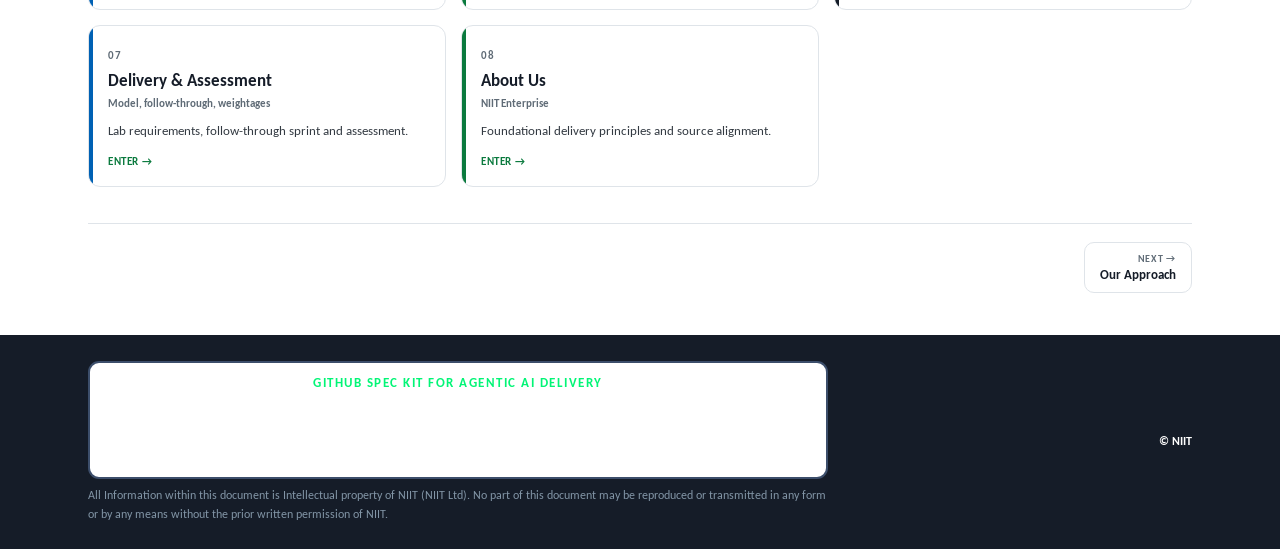
==== commit bb49d740: "Add files via upload" ====
--- a/fiserv/index.html
+++ b/fiserv/index.html
@@ -271,6 +271,61 @@
 .princ b{display:block;color:var(--navy);font-size:15px;margin-bottom:4px}
 .princ p{margin:0;font-size:14.5px;color:var(--ink-2)}
 .fig.wide{padding:12px}
+
+.flowd{margin-top:24px;border:1px solid var(--line);border-radius:14px;overflow:hidden;background:#fff}
+.flowd-cap{font-size:13px;color:var(--muted);font-style:italic;text-align:center;padding:12px 16px 0}
+.flowd-head{margin:12px 16px 0;background:var(--navy);color:#fff;border-radius:10px;padding:13px 16px;text-align:center;font-weight:800;font-size:15px;border-bottom:3px solid var(--green)}
+.flowg{display:grid;grid-template-columns:repeat(7,minmax(0,1fr));column-gap:26px;row-gap:44px;padding:26px 22px 30px;background:var(--surface)}
+.fb{position:relative;background:#fff;border:2px solid var(--navy-3);border-radius:11px;padding:10px 10px 11px;text-align:center;display:flex;flex-direction:column;justify-content:space-between;min-height:118px}
+.fb .fc{font-size:11.5px;font-weight:800;color:var(--blue);text-align:left}
+.fb .ft{font-size:13.6px;font-weight:800;color:var(--navy);line-height:1.25;margin:4px 0}
+.fb .fa{font-size:11.5px;color:var(--muted);font-style:italic}
+.fb .fm{font-size:10.5px;font-weight:800;color:var(--navy);background:var(--surface-2);border-radius:5px;padding:1px 6px;align-self:center;margin-top:5px}
+.fb.found{border-color:var(--navy);background:var(--navy)} .fb.found .fc,.fb.found .fm{color:var(--navy)} .fb.found .fc{color:var(--green)} .fb.found .ft{color:#fff} .fb.found .fa{color:#AFC0CE} .fb.found .fm{background:var(--green)}
+.fb.agent{border-color:var(--green-t);background:var(--green-soft)} .fb.agent .fc{color:var(--green-t)}
+.fb .fnote{position:absolute;left:0;right:0;bottom:-21px;font-size:10.5px;font-weight:800;color:var(--green-t);font-style:italic}
+.fb::after{position:absolute;color:var(--navy-3);font-weight:800;font-size:18px;line-height:1}
+.fb.ar::after{content:"\2192";right:-21px;top:50%;transform:translateY(-50%)}
+.fb.al::after{content:"\2190";left:-21px;top:50%;transform:translateY(-50%)}
+.fb.ad::after{content:"\2193";left:50%;bottom:-34px;transform:translateX(-50%)}
+.flowd-foot{background:var(--surface-2);text-align:center;font-weight:800;font-size:13px;color:var(--navy);padding:12px 16px}
+@media(max-width:900px){
+ .flowg{grid-template-columns:1fr;row-gap:30px}
+ .fb{grid-column:auto!important;grid-row:auto!important;min-height:0}
+ .fb.ar::after,.fb.al::after,.fb.ad::after{content:"\2193";left:50%;right:auto;top:auto;bottom:-25px;transform:translateX(-50%)}
+ .fb .fnote{position:static;margin-top:6px}
+}
+.rmap{margin-top:24px;border:1px solid var(--line);border-radius:14px;padding:22px 20px;background:#fff}
+.rmap-t{font-size:18px;font-weight:800;color:var(--navy);letter-spacing:.3px}
+.rmap-s{font-size:13.5px;color:var(--muted);margin:4px 0 18px}
+.rrow{display:grid;grid-template-columns:170px repeat(4,minmax(0,1fr));column-gap:30px;align-items:stretch;margin-bottom:16px}
+.rlab{background:var(--navy);color:#fff;border-radius:10px;font-weight:800;font-size:13px;letter-spacing:.6px;display:flex;align-items:center;justify-content:center;text-align:center;padding:12px;text-transform:uppercase}
+.rc{position:relative;border:1px solid var(--line);border-radius:10px;padding:11px 10px;text-align:center;display:flex;flex-direction:column;justify-content:center}
+.rrow.ba .rc{background:var(--blue-soft)} .rrow.pm .rc{background:var(--surface)} .rrow.pg .rc{background:var(--green-soft)}
+.rc .rv{font-size:11px;font-weight:800;letter-spacing:1px;color:var(--blue)} .rrow.pg .rc .rv{color:var(--green-t)}
+.rc .rs{font-size:13.6px;font-weight:800;color:var(--navy);margin:3px 0;line-height:1.25}
+.rc .rd{font-size:12.3px;color:var(--ink-2);line-height:1.35}
+.rc:not(:last-child)::after{content:"\2192";position:absolute;right:-23px;top:50%;transform:translateY(-50%);color:var(--navy-3);font-weight:800;font-size:17px}
+.rmap-f{font-size:12.8px;color:var(--muted);margin-top:6px;text-align:center}
+@media(max-width:900px){.rrow{grid-template-columns:1fr;row-gap:24px}.rc:not(:last-child)::after{content:"\2193";right:auto;left:50%;top:auto;bottom:-21px;transform:translateX(-50%)}}
+.plan{border:1px solid var(--line);border-radius:9px;overflow:hidden}
+.plan .pr{display:grid;grid-template-columns:78px 1fr;border-top:1px solid var(--line-2)}
+.plan .pr:first-child{border-top:none}
+.plan .pt{background:var(--surface-2);font-size:11.5px;font-weight:800;color:var(--navy);padding:9px 8px;text-align:center}
+.plan .pp{padding:8px 12px;font-size:13.4px;color:var(--ink-2)}
+.plan .pp b{color:var(--navy)}
+.plan .pr.lab .pt{background:var(--green-soft);color:var(--green-t)}
+.art{display:inline-block;font-size:12px;font-weight:800;color:var(--navy);background:var(--green-soft);border:1px solid #BFEFD4;border-radius:6px;padding:3px 9px}
+.llm2{display:grid;grid-template-columns:1fr 1fr;gap:14px;margin:4px 18px 16px}
+@media(max-width:760px){.llm2{grid-template-columns:1fr}}
+.llmc{border:1px solid var(--line);border-radius:11px;padding:14px 16px;background:#fff}
+.llmc h4{margin:0 0 2px;font-size:14.5px;color:var(--navy)}
+.llmc .lm{font-size:11.5px;font-weight:800;color:var(--blue);letter-spacing:.5px;text-transform:uppercase;margin-bottom:8px}
+.llmc ul.clean li{font-size:13.4px;padding:4px 0 4px 20px}
+.llm-out{margin:0 18px 16px;background:var(--blue-soft);border-left:4px solid var(--blue);border-radius:0 10px 10px 0;padding:12px 16px}
+.llm-out b{color:var(--navy)}
+.llm-out ul.clean li{font-size:13.6px;padding:4px 0 4px 20px}
+.llm-split{margin:0 18px 16px;font-size:12.8px;color:var(--muted)}
 </style>
 </head>
 <body>
@@ -290,18 +345,18 @@
 <section class="view" id="view-framework" data-view="framework"><div class="wrap"><div class="kicker">Our Learning Framework</div><h2 class="vh">Learn → Practice → Apply → Review → Refactor<span class="u"></span></h2><p class="sec-intro">Each stage runs the same cycle: a short input (Learn), guided work on the project (Practice and Apply), a review against a stated standard (Review), and a correction where the work falls short (Refactor).</p>
 <figure class="fig"><img src="[data-uri]" alt="Learning framework cycle"></figure></div></section>
 <section class="view" id="view-design" data-view="design"><div class="wrap"><div class="kicker">Program Design</div><h2 class="vh">One end-goal project, built stage by stage<span class="u"></span></h2><p class="sec-intro">Eight hours in one continuous flow: LLM foundations lead straight into a Spec Kit build of one end-goal project. Every module produces an artefact the next stage uses.</p>
-<figure class="fig wide"><img src="[data-uri]